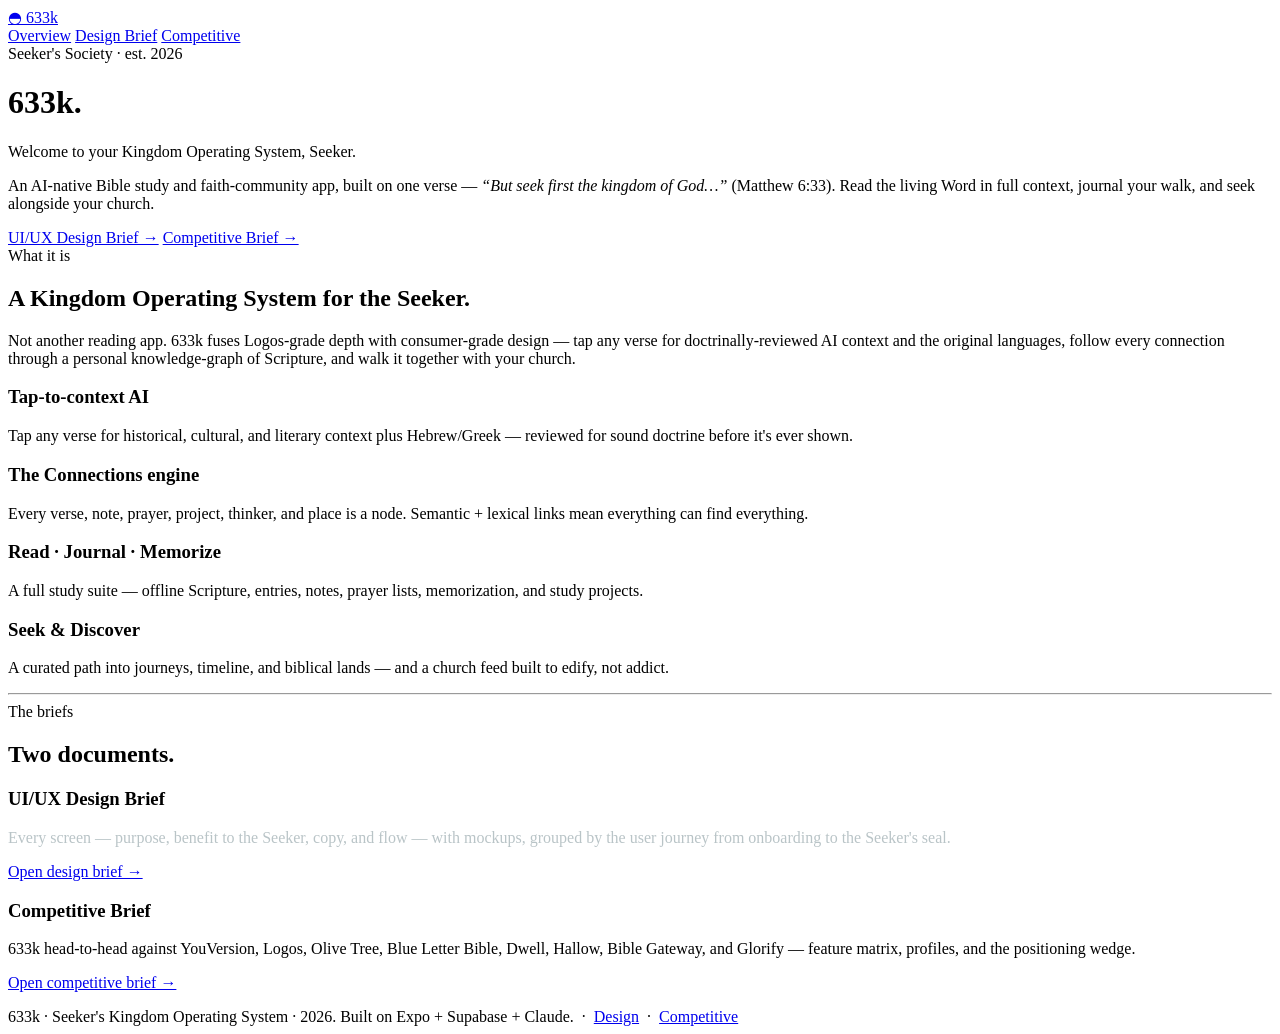
==== index.html @ d795e75b "Add files via upload" ====
<!doctype html>
<html lang="en">
<head>
<meta charset="utf-8">
<meta name="viewport" content="width=device-width, initial-scale=1">
<title>633k · Seeker's Kingdom Operating System</title>
<meta name="description" content="633k (Seeker's Society) — an AI-native Bible study and faith-community app. A Seeker's Kingdom Operating System. Design brief + competitive brief.">
<link rel="stylesheet" href="assets/styles.css">
</head>
<body>

<nav class="nav"><div class="wrap row">
  <a class="brand" href="index.html"><span class="dot">◓</span> 633k</a>
  <div class="navlinks">
    <a href="index.html">Overview</a>
    <a href="design-brief.html">Design Brief</a>
    <a href="competitive-brief.html">Competitive</a>
  </div>
</div></nav>

<header class="hero"><div class="wrap">
  <div class="kicker">Seeker's Society · est. 2026</div>
  <h1>633k.</h1>
  <p class="tag">Welcome to your Kingdom Operating System, Seeker.</p>
  <p class="lede">An AI-native Bible study and faith-community app, built on one verse — <span class="serif" style="font-style:italic">“But seek first the kingdom of God…”</span> (Matthew 6:33). Read the living Word in full context, journal your walk, and seek alongside your church.</p>
  <div class="cta">
    <a class="btn solid" href="design-brief.html">UI/UX Design Brief →</a>
    <a class="btn dark" href="competitive-brief.html">Competitive Brief →</a>
  </div>
</div></header>

<section><div class="wrap">
  <div class="eyebrow">What it is</div>
  <h2>A Kingdom Operating System for the Seeker.</h2>
  <p class="sub">Not another reading app. 633k fuses Logos-grade depth with consumer-grade design — tap any verse for doctrinally-reviewed AI context and the original languages, follow every connection through a personal knowledge-graph of Scripture, and walk it together with your church.</p>
  <div class="screens" style="grid-template-columns:repeat(auto-fill,minmax(240px,1fr))">
    <div class="card"><h3>Tap-to-context AI</h3><p>Tap any verse for historical, cultural, and literary context plus Hebrew/Greek — reviewed for sound doctrine before it's ever shown.</p></div>
    <div class="card"><h3>The Connections engine</h3><p>Every verse, note, prayer, project, thinker, and place is a node. Semantic + lexical links mean everything can find everything.</p></div>
    <div class="card"><h3>Read · Journal · Memorize</h3><p>A full study suite — offline Scripture, entries, notes, prayer lists, memorization, and study projects.</p></div>
    <div class="card"><h3>Seek &amp; Discover</h3><p>A curated path into journeys, timeline, and biblical lands — and a church feed built to edify, not addict.</p></div>
  </div>
</div></section>

<hr class="divider">

<section><div class="wrap">
  <div class="eyebrow">The briefs</div>
  <h2>Two documents.</h2>
  <div class="screens" style="grid-template-columns:repeat(auto-fill,minmax(300px,1fr))">
    <div class="card win"><h3>UI/UX Design Brief</h3><p style="color:#B9C4C7">Every screen — purpose, benefit to the Seeker, copy, and flow — with mockups, grouped by the user journey from onboarding to the Seeker's seal.</p><p style="margin-top:14px"><a class="btn solid" href="design-brief.html">Open design brief →</a></p></div>
    <div class="card"><h3>Competitive Brief</h3><p>633k head-to-head against YouVersion, Logos, Olive Tree, Blue Letter Bible, Dwell, Hallow, Bible Gateway, and Glorify — feature matrix, profiles, and the positioning wedge.</p><p style="margin-top:14px"><a class="btn dark" href="competitive-brief.html">Open competitive brief →</a></p></div>
  </div>
</div></section>

<footer><div class="wrap">
  633k · Seeker's Kingdom Operating System · 2026. Built on Expo + Supabase + Claude. &nbsp;·&nbsp; <a href="design-brief.html">Design</a> &nbsp;·&nbsp; <a href="competitive-brief.html">Competitive</a>
</div></footer>

</body>
</html>
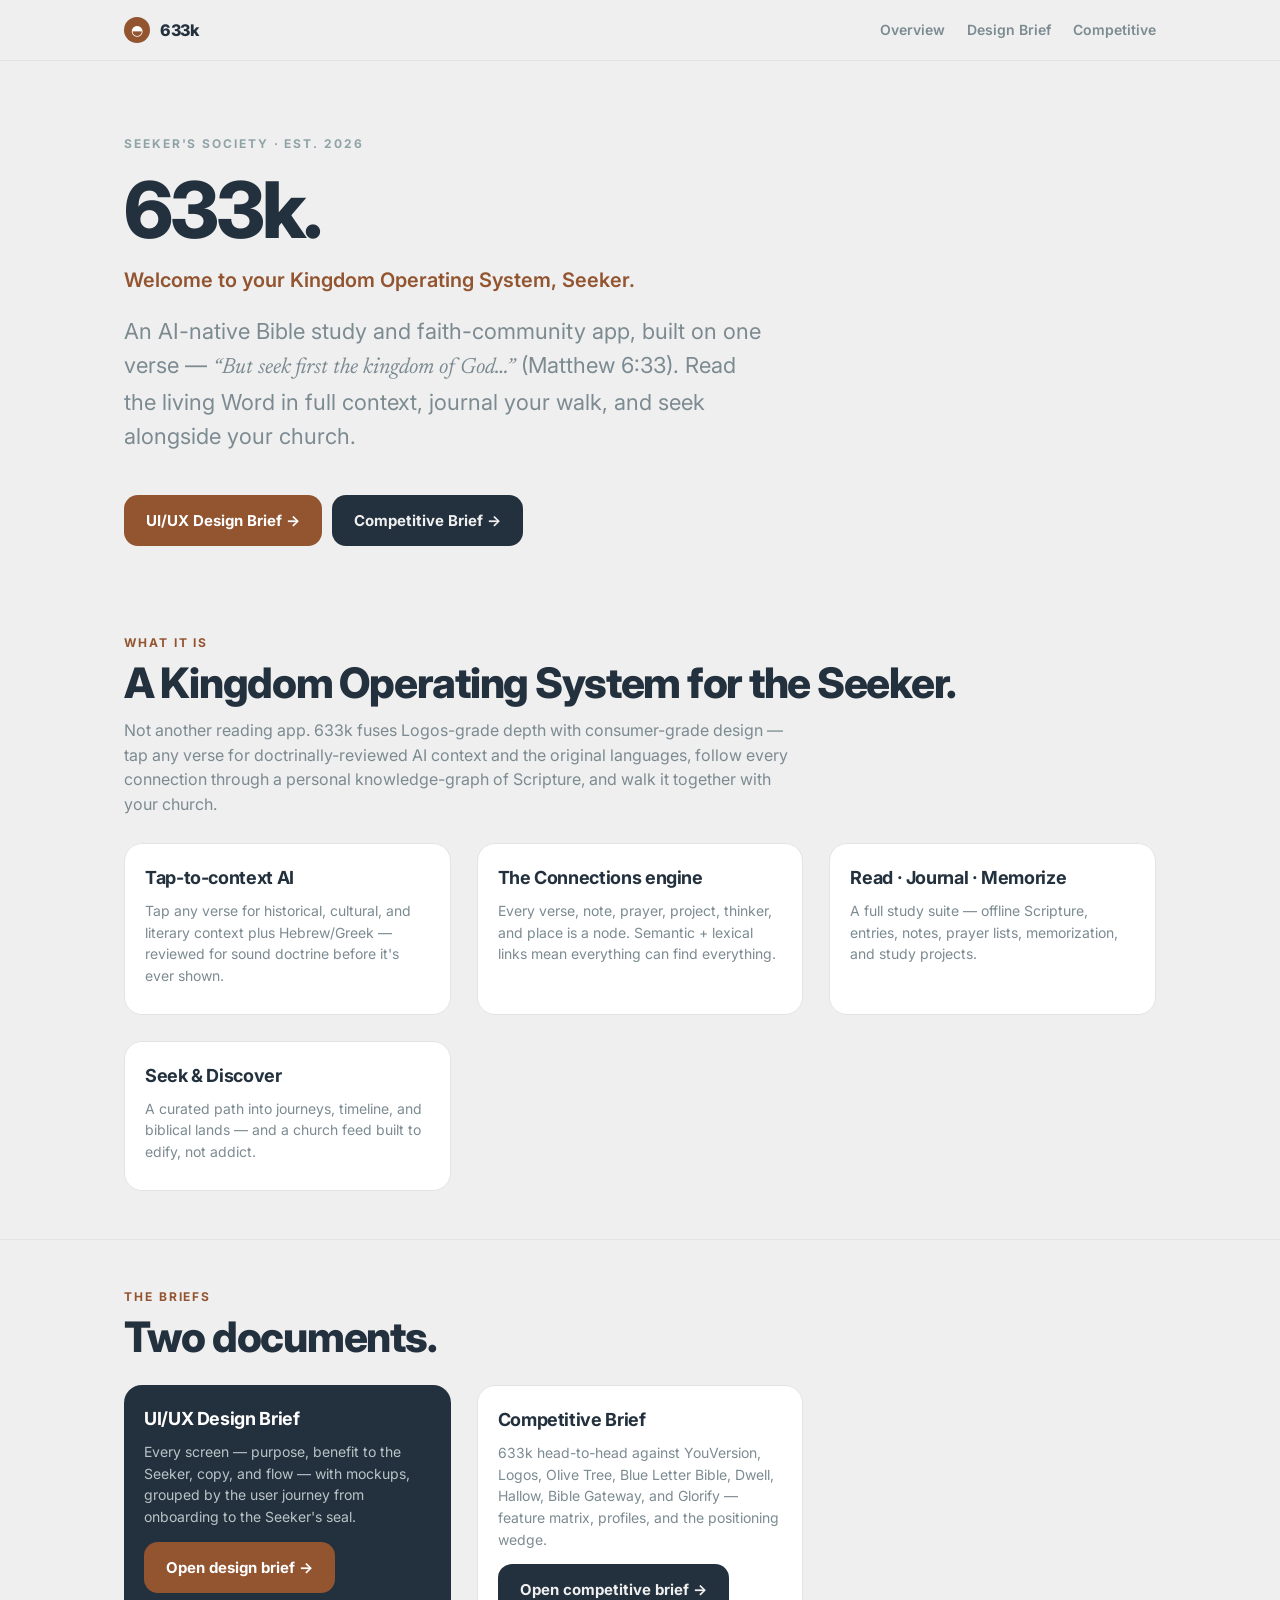
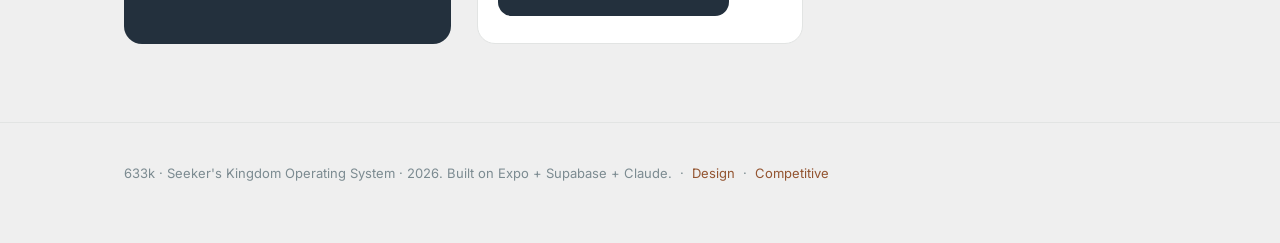
==== commit d85a2e36: "Add files via upload" ====
--- a/index.html
+++ b/index.html
@@ -5,7 +5,141 @@
 <meta name="viewport" content="width=device-width, initial-scale=1">
 <title>633k · Seeker's Kingdom Operating System</title>
 <meta name="description" content="633k (Seeker's Society) — an AI-native Bible study and faith-community app. A Seeker's Kingdom Operating System. Design brief + competitive brief.">
-<link rel="stylesheet" href="assets/styles.css">
+<style>
+/* 633k — Seeker's Kingdom Operating System · showcase styles */
+@import url('https://fonts.googleapis.com/css2?family=Inter:wght@400;500;600;700;800&family=Newsreader:ital,opsz,wght@0,6..72,400;0,6..72,500;1,6..72,400&display=swap');
+
+:root{
+  --midnight:#23303D; --tide:#395159; --mist:#90A3A7; --fog:#EFEFEF;
+  --sunset:#935430; --shell:#CBA688; --ink:#23303D; --muted:#7C8B91;
+  --line:#E2E4E3; --surface:#FFFFFF; --paper:#F4F4F2;
+  --maxw:1080px;
+}
+*{box-sizing:border-box}
+html{scroll-behavior:smooth}
+body{margin:0;background:var(--fog);color:var(--ink);font-family:'Inter',system-ui,sans-serif;-webkit-font-smoothing:antialiased;line-height:1.55}
+a{color:var(--sunset);text-decoration:none}
+a:hover{text-decoration:underline}
+.serif{font-family:'Newsreader',Georgia,serif}
+.wrap{max-width:var(--maxw);margin:0 auto;padding:0 24px}
+
+/* nav */
+.nav{position:sticky;top:0;z-index:30;background:rgba(239,239,239,.86);backdrop-filter:blur(10px);border-bottom:1px solid var(--line)}
+.nav .row{display:flex;align-items:center;justify-content:space-between;height:60px}
+.brand{display:flex;align-items:center;gap:10px;font-weight:800;letter-spacing:-.02em;color:var(--ink)}
+.brand .dot{width:26px;height:26px;border-radius:50%;background:var(--sunset);display:inline-flex;align-items:center;justify-content:center;color:#fff;font-size:14px}
+.navlinks{display:flex;gap:22px;font-weight:600;font-size:14px}
+.navlinks a{color:var(--muted)}
+.navlinks a:hover{color:var(--ink);text-decoration:none}
+
+/* hero */
+.hero{padding:74px 0 40px}
+.kicker{font-size:12px;letter-spacing:.16em;text-transform:uppercase;color:var(--mist);font-weight:700}
+h1{font-size:clamp(40px,7vw,78px);line-height:.95;letter-spacing:-.04em;font-weight:800;margin:.25em 0 .1em}
+.lede{font-size:clamp(17px,2.4vw,22px);color:var(--muted);max-width:640px;margin-top:18px}
+.tag{font-family:'Inter';color:var(--sunset);font-weight:600;font-size:clamp(16px,2.2vw,20px);margin-top:18px}
+.cta{display:inline-flex;gap:10px;flex-wrap:wrap;margin-top:30px}
+.btn{display:inline-block;padding:14px 22px;border-radius:14px;font-weight:700;font-size:15px}
+.btn.solid{background:var(--sunset);color:#fff}
+.btn.dark{background:var(--midnight);color:var(--fog)}
+.btn.ghost{background:transparent;border:1.6px solid var(--line);color:var(--ink)}
+.btn:hover{text-decoration:none;transform:translateY(-1px)}
+
+/* sections */
+section{padding:48px 0}
+.eyebrow{font-size:12px;letter-spacing:.16em;text-transform:uppercase;color:var(--sunset);font-weight:700;margin-bottom:10px}
+h2{font-size:clamp(28px,4vw,42px);line-height:1.02;letter-spacing:-.03em;font-weight:800;margin:0 0 .3em}
+h3{font-size:22px;letter-spacing:-.02em;font-weight:700;margin:0 0 .2em}
+p{margin:.5em 0}
+.sub{color:var(--muted);max-width:680px}
+.divider{height:1px;background:var(--line);border:0;margin:0}
+
+/* feature pills */
+.pillrow{display:flex;flex-wrap:wrap;gap:10px;margin-top:18px}
+.pill{padding:7px 14px;border-radius:999px;font-size:13px;font-weight:600;background:#fff;border:1.4px solid var(--line);color:var(--ink)}
+.pill.s{background:var(--sunset);color:#fff;border-color:transparent}
+.pill.t{background:var(--tide);color:var(--fog);border-color:transparent}
+
+/* journey / screen grid */
+.screens{display:grid;grid-template-columns:repeat(auto-fill,minmax(300px,1fr));gap:26px;margin-top:26px}
+.screen{background:var(--surface);border:1px solid var(--line);border-radius:22px;overflow:hidden;display:flex;flex-direction:column}
+.screen .meta{padding:18px 20px 22px}
+.screen .role{font-size:11px;letter-spacing:.12em;text-transform:uppercase;color:var(--sunset);font-weight:700}
+.screen h3{margin-top:6px;font-size:20px}
+.screen .purpose{font-size:14px;color:var(--ink);margin-top:8px}
+.screen .benefit{font-size:14px;color:var(--muted);margin-top:8px}
+.screen .copy{font-family:'Newsreader',serif;font-style:italic;color:var(--tide);font-size:15px;margin-top:12px;padding-left:12px;border-left:3px solid var(--shell)}
+.screen .flow{font-size:12.5px;color:var(--muted);margin-top:12px;font-weight:600}
+.screen .flow b{color:var(--ink);font-weight:700}
+
+/* phone mockup */
+.frame{background:#0a0c0f;padding:8px;display:flex;justify-content:center}
+.phone{width:100%;max-width:260px;background:#0a0c0f;border-radius:30px;padding:7px}
+.scr{background:var(--fog);border-radius:24px;height:430px;overflow:hidden;display:flex;flex-direction:column;position:relative}
+.sb{display:flex;justify-content:space-between;padding:10px 16px 0;font-size:10px;font-weight:700;color:var(--ink)}
+.body{flex:1;padding:8px 14px 0;overflow:hidden}
+.lab{font-size:9px;letter-spacing:.12em;text-transform:uppercase;color:var(--mist);font-weight:700;margin-top:6px}
+.hd{font-weight:800;font-size:30px;letter-spacing:-.045em;line-height:.94;margin-top:2px;color:var(--ink)}
+.hd.sm{font-size:23px}
+.c{border-radius:15px;padding:11px;margin-top:9px}
+.c .ct{font-weight:700;font-size:14px}
+.c .cs{font-size:11px;margin-top:3px}
+.c.solidT{background:var(--tide);color:var(--fog)} .c.solidT .cs{color:#9FB3B6}
+.c.solidS{background:var(--sunset);color:var(--fog)} .c.solidS .cs{color:#E8D3C2}
+.c.solidM{background:var(--midnight);color:var(--fog)} .c.solidM .cs{color:#90A3A7}
+.c.solidMist{background:var(--mist);color:var(--midnight)} .c.solidMist .cs{color:#3A4A53}
+.c.solidSh{background:var(--shell);color:var(--midnight)} .c.solidSh .cs{color:#6B5440}
+.c.ghostT{background:#fff;border:1.6px solid var(--tide);color:var(--ink)} .c.ghostT .cs{color:var(--muted)}
+.c.ghostS{background:#fff;border:1.6px solid var(--sunset);color:var(--ink)} .c.ghostS .cs{color:var(--muted)}
+.c.ghostM{background:#fff;border:1.6px solid var(--midnight);color:var(--ink)} .c.ghostM .cs{color:var(--muted)}
+.vs{font-family:'Newsreader',serif;font-size:13px;line-height:1.42}
+.row2{display:flex;gap:9px;margin-top:9px}
+.row2 .c{flex:1;margin-top:0}
+.tabs{display:flex;justify-content:space-around;background:#fff;border-top:1px solid #E6E6E5;padding:7px 0 9px;font-size:13px}
+.tabs span{color:var(--mist)}
+.tabs .on{color:var(--sunset)}
+.bign{font-weight:800;font-size:30px;letter-spacing:-.02em;line-height:1}
+.sealed{display:inline-block;color:var(--shell)}
+
+/* tables (competitive) */
+.tablewrap{overflow-x:auto;margin-top:22px;border:1px solid var(--line);border-radius:16px;background:#fff}
+table{border-collapse:collapse;width:100%;min-width:880px;font-size:13px}
+th,td{text-align:left;padding:11px 12px;border-bottom:1px solid var(--line);vertical-align:top}
+thead th{position:sticky;top:0;background:var(--midnight);color:var(--fog);font-weight:700;font-size:12px;letter-spacing:.01em}
+thead th.us{background:var(--sunset)}
+tbody td:first-child{font-weight:700;color:var(--ink);background:var(--paper)}
+tbody td.us{background:#FBF3EC;font-weight:600}
+.yes{color:#2f6b3f;font-weight:700}
+.no{color:#9aa4a3}
+.part{color:var(--sunset);font-weight:600}
+
+/* profile + synthesis cards */
+.cards{display:grid;grid-template-columns:repeat(auto-fill,minmax(300px,1fr));gap:18px;margin-top:22px}
+.card{background:#fff;border:1px solid var(--line);border-radius:18px;padding:20px}
+.card h3{font-size:18px}
+.card .scale{font-size:12px;color:var(--sunset);font-weight:700;margin-top:2px}
+.card p{font-size:14px;color:var(--muted);margin-top:8px}
+.win{background:var(--midnight);color:var(--fog);border:0}
+.win h3{color:#fff}.win p{color:#B9C4C7}
+.win .k{color:var(--shell);font-weight:700}
+.synth{display:grid;grid-template-columns:repeat(auto-fill,minmax(260px,1fr));gap:16px;margin-top:20px}
+.sblock{border-radius:16px;padding:18px}
+.sblock.a{background:#EAF1EC} .sblock.b{background:#fff;border:1px solid var(--line)} .sblock.c{background:#FBEFE6} .sblock.d{background:var(--tide);color:var(--fog)}
+.sblock h4{margin:0 0 8px;font-size:13px;letter-spacing:.06em;text-transform:uppercase}
+.sblock.d h4{color:var(--shell)}
+.sblock ul{margin:0;padding-left:18px;font-size:13.5px}
+.sblock li{margin:5px 0}
+
+/* sources */
+.sources{font-size:12.5px;color:var(--muted);margin-top:18px;columns:1}
+.sources li{margin:6px 0}
+
+/* footer */
+footer{padding:40px 0 60px;border-top:1px solid var(--line);color:var(--muted);font-size:13px;margin-top:30px}
+.note{background:#FBF3EC;border:1px solid #EAD9C8;border-radius:14px;padding:14px 16px;font-size:13px;color:#6B5440;margin-top:18px}
+@media(max-width:640px){.navlinks{display:none}.hero{padding:48px 0 24px}}
+
+</style>
 </head>
 <body>
 
